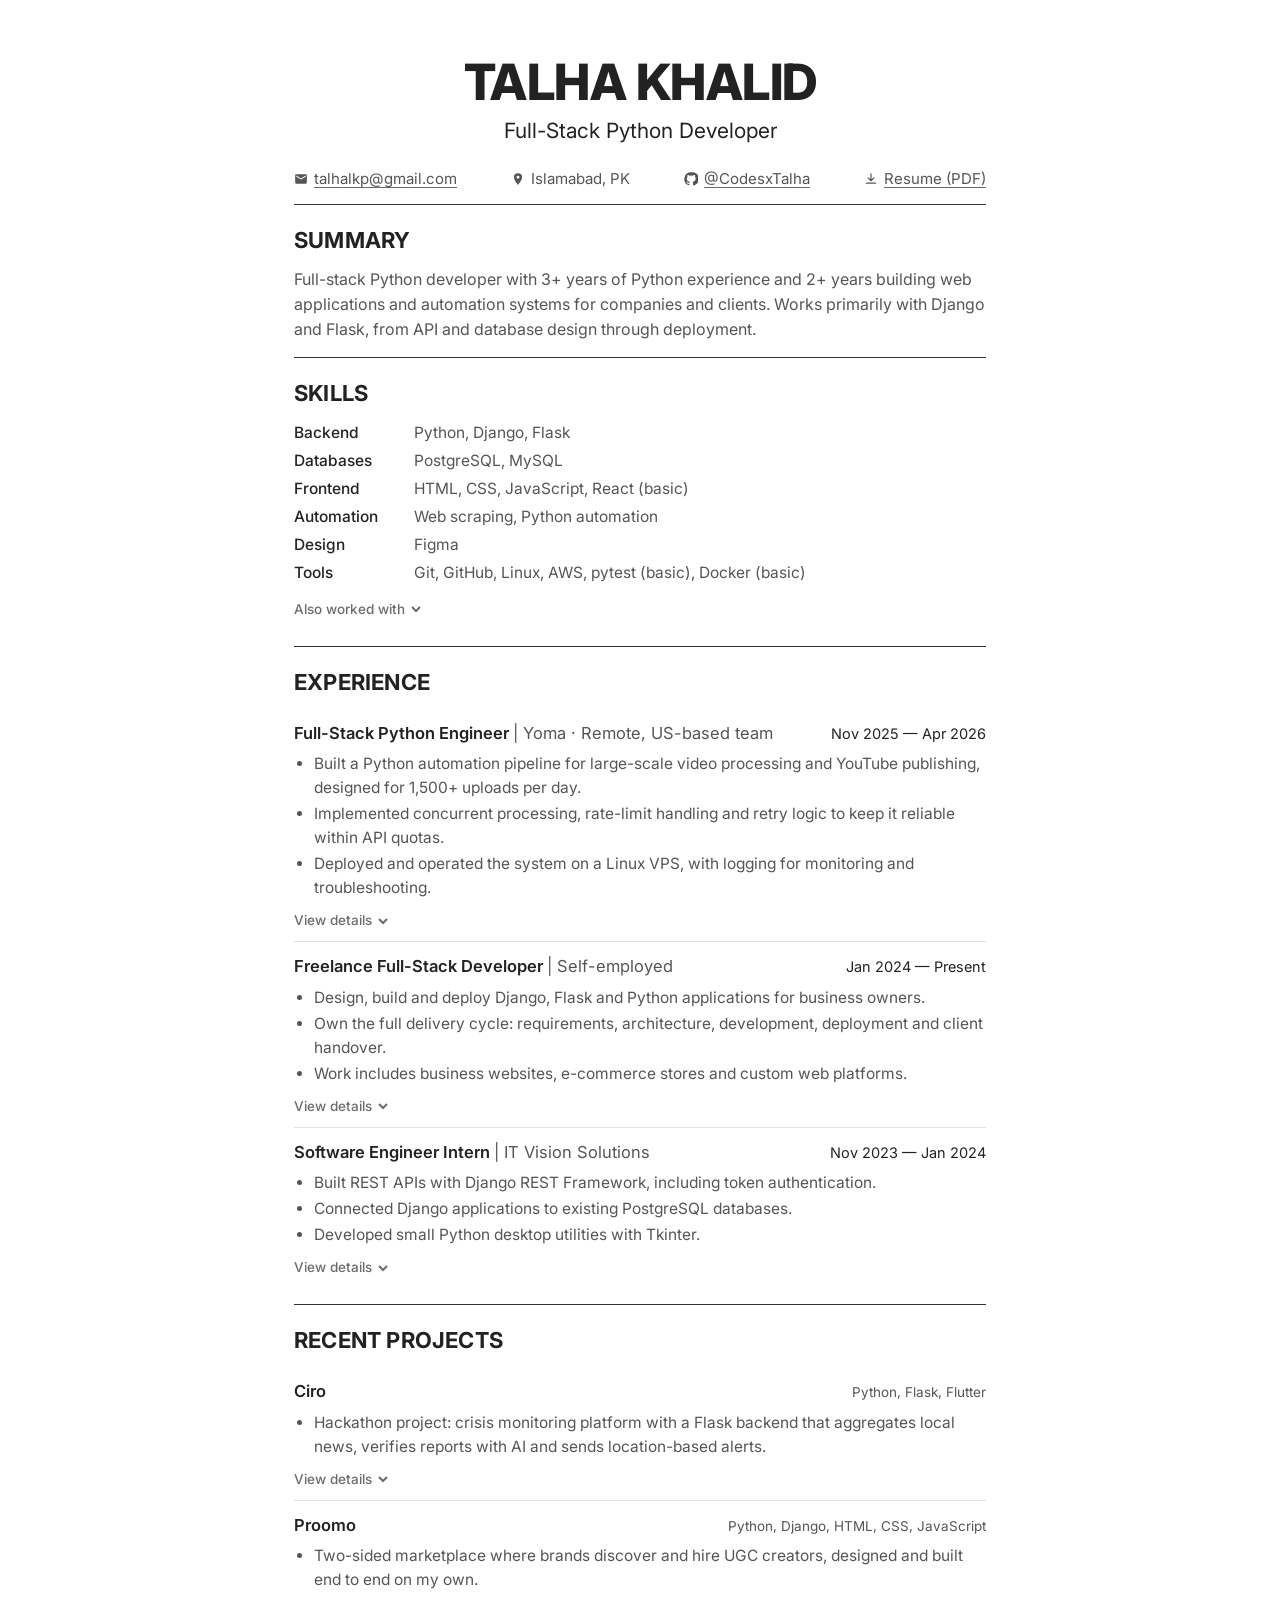
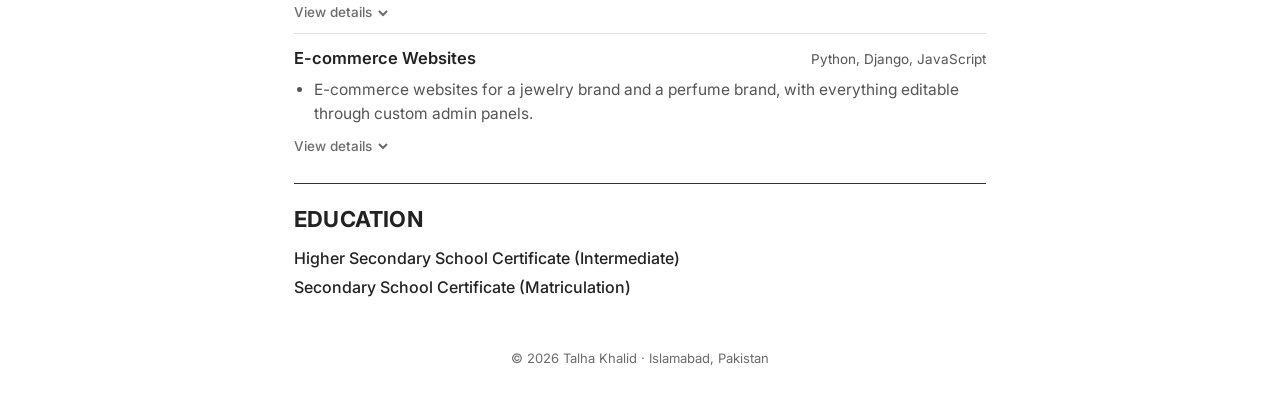
==== index.html @ bc15dfac "Simplify site to a single page, add 404 and code favicon - Inline CSS, JS and favicon into index.htm" ====
<!DOCTYPE html>
<html lang="en">
<head>
<meta charset="utf-8">
<meta name="viewport" content="width=device-width, initial-scale=1">
<title>Talha Khalid — Full-Stack Python Developer (Django, Flask) · Islamabad</title>
<meta name="description" content="Talha Khalid is a full-stack Python developer in Islamabad, Pakistan, building Django and Flask web apps, REST APIs and automation systems. Resume, experience and projects.">
<meta name="author" content="Talha Khalid">
<meta name="robots" content="index, follow, max-image-preview:large">
<link rel="canonical" href="https://codesxtalha.github.io/">
<meta name="theme-color" content="#ffffff" media="(prefers-color-scheme: light)">
<meta name="theme-color" content="#121212" media="(prefers-color-scheme: dark)">
<link rel="icon" type="image/svg+xml" href="data:image/svg+xml,%3Csvg xmlns='http://www.w3.org/2000/svg' viewBox='0 0 64 64'%3E%3Crect width='64' height='64' rx='14' fill='%231e1e1e'/%3E%3Cpath d='M22 20 10 32l12 12M42 20l12 12-12 12M36 15 28 49' fill='none' stroke='%234ade80' stroke-width='5' stroke-linecap='round' stroke-linejoin='round'/%3E%3C/svg%3E">

<!-- Open Graph / social previews -->
<meta property="og:type" content="profile">
<meta property="og:site_name" content="Talha Khalid">
<meta property="og:title" content="Talha Khalid — Full-Stack Python Developer">
<meta property="og:description" content="Django and Flask web apps, REST APIs and Python automation. Resume, experience and projects.">
<meta property="og:url" content="https://codesxtalha.github.io/">
<meta property="og:image" content="https://codesxtalha.github.io/og.jpg">
<meta property="og:image:width" content="1200">
<meta property="og:image:height" content="630">
<meta property="og:image:alt" content="Talha Khalid — Just a developer who's in love with code &amp; pixels">
<meta property="og:locale" content="en_US">
<meta property="profile:first_name" content="Talha">
<meta property="profile:last_name" content="Khalid">
<meta property="profile:username" content="CodesxTalha">
<meta name="twitter:card" content="summary_large_image">
<meta name="twitter:title" content="Talha Khalid — Full-Stack Python Developer">
<meta name="twitter:description" content="Django and Flask web apps, REST APIs and Python automation. Resume, experience and projects.">
<meta name="twitter:image" content="https://codesxtalha.github.io/og.jpg">

<link rel="preconnect" href="https://fonts.googleapis.com">
<link rel="preconnect" href="https://fonts.gstatic.com" crossorigin>
<link href="https://fonts.googleapis.com/css2?family=Inter:wght@400;500;600;700;800&display=swap" rel="stylesheet">
<style>
/* VOICE: plain, calm, professional; the same resume, just interactive.
   IDEA: a printed one-page resume whose entries unfold into case notes.
   COLOUR and TYPE: black on white (white on near-black at night), Inter, one grey for body.
   LAYOUT: single column up to 820px, rules between sections, dates right-aligned. */
:root{color-scheme:light dark;--bg:light-dark(#ffffff,#121212);--ink:light-dark(#222222,#ededed);--soft:light-dark(#555555,#b4b4b4);--mute:light-dark(#6b6b6b,#8f8f8f);--rule:light-dark(#333333,#5a5a5a);--panel:light-dark(#f6f6f6,#1c1c1c);--line:light-dark(#e3e3e3,#2c2c2c)}
:root[data-theme=light]{color-scheme:light}:root[data-theme=dark]{color-scheme:dark}
*{box-sizing:border-box;min-width:0}
body{margin:0;background:var(--bg);color:var(--ink);font:16px/1.55 "Inter",system-ui,sans-serif;overflow-x:clip}
a{color:inherit}
.skip{position:absolute;left:-9999px;top:8px;background:var(--ink);color:var(--bg);padding:8px 12px;border-radius:6px;z-index:10}
.skip:focus{left:8px}
.sr{position:absolute;width:1px;height:1px;overflow:hidden;clip-path:inset(50%);white-space:nowrap}
.page{max-width:820px;margin:0 auto;padding:clamp(28px,5vw,56px) max(5vw,18px) 48px}

/* header */
.site-head{text-align:center}
h1{margin:0;font-size:clamp(34px,7vw,50px);font-weight:800;letter-spacing:-.5px;line-height:1.05;text-transform:uppercase}
.role-title{font-size:clamp(17px,2.6vw,21px);margin:6px 0 20px}
.contact{display:flex;flex-wrap:wrap;justify-content:space-between;align-items:center;gap:8px 18px;font-size:15px;color:var(--soft);padding:0 0 12px;margin:0;list-style:none;border-bottom:1.5px solid var(--rule)}
.contact li{margin:0}
.contact span,.contact a{display:inline-flex;align-items:center;gap:6px;color:var(--soft)}
.contact a{text-decoration:underline;text-decoration-color:var(--mute);text-underline-offset:3px}
.contact a:hover{color:var(--ink)}
.contact svg{width:14px;height:14px;fill:currentColor;flex:none}

/* sections */
section{padding:18px 0 16px;border-bottom:1.5px solid var(--rule)}
section:last-of-type{border-bottom:0}
h2{margin:0 0 10px;font-size:22px;font-weight:700;letter-spacing:.2px;text-transform:uppercase}
.summary{color:var(--soft);margin:0;max-width:70ch}
.skills{display:grid;grid-template-columns:120px minmax(0,1fr);row-gap:4px;font-size:15.5px;margin:0}
.skills dt{font-weight:500}.skills dd{margin:0;color:var(--soft)}

/* expandable entries */
.item{border-top:1px solid var(--line)}
.item:first-of-type{border-top:0}
.item-head{padding:12px 0 0;cursor:pointer}
.row{display:flex;justify-content:space-between;align-items:baseline;gap:6px 16px;flex-wrap:wrap}
h3.name{margin:0;font-weight:600;font-size:16.5px}
.name .org{font-weight:400;color:var(--soft)}
.meta{font-size:14.5px;color:var(--ink);white-space:nowrap}
.tech{font-size:13.5px;color:var(--soft);white-space:nowrap}
ul{margin:6px 0 0;padding-left:20px;color:var(--soft);font-size:15.5px}
li{margin:2px 0}
.more{all:unset;box-sizing:border-box;display:inline-flex;align-items:center;gap:5px;margin:8px 0 10px;font-size:13.5px;font-weight:500;color:var(--mute);cursor:pointer}
.more:hover{color:var(--ink)}
.more:focus-visible{outline:2px solid var(--ink);outline-offset:4px;border-radius:4px}
.more svg{width:12px;height:12px;transition:transform .2s ease;fill:none;stroke:currentColor;stroke-width:2}
.item.open .more svg{transform:rotate(180deg)}
.detail{display:grid;grid-template-rows:0fr;transition:grid-template-rows .25s ease}
.item.open .detail{grid-template-rows:1fr}
.detail>div{overflow:hidden}
.panel{background:var(--panel);border-radius:8px;padding:16px 18px;margin:2px 0 14px;font-size:15px;color:var(--soft)}
.panel h4{margin:14px 0 4px;font-size:14px;font-weight:600;color:var(--ink)}
.panel h4:first-child{margin-top:0}
.panel p{margin:0 0 6px;max-width:70ch}
.panel ul{margin-top:2px;font-size:15px}
.panel strong{color:var(--ink);font-weight:600}
.tags{display:flex;flex-wrap:wrap;gap:6px;margin:6px 0 0;padding:0;list-style:none}
.tags li{font-size:13px;border:1px solid var(--line);border-radius:999px;padding:3px 10px;margin:0;color:var(--ink);background:var(--bg)}
.edu{font-weight:500;font-size:16px;margin:4px 0}
.site-foot{text-align:center;font-size:13px;color:var(--mute);margin-top:28px}
.site-foot p{margin:4px 0}

@media(prefers-reduced-motion:reduce){.detail,.more svg{transition:none}}
@media(max-width:600px){.skills{grid-template-columns:96px minmax(0,1fr)}.contact{justify-content:flex-start}.meta,.tech{white-space:normal}}

/* print: expand everything, drop the controls */
@media print{
  :root{color-scheme:light}
  .more,.skip,.site-foot{display:none}
  .detail{grid-template-rows:1fr}
  .item,.panel{break-inside:avoid}
  .panel{background:none;padding:0 0 0 12px;border-left:2px solid #ddd}
}
</style>

<script type="application/ld+json">
{
  "@context": "https://schema.org",
  "@graph": [
    {
      "@type": "ProfilePage",
      "@id": "https://codesxtalha.github.io/#page",
      "url": "https://codesxtalha.github.io/",
      "name": "Talha Khalid — Full-Stack Python Developer",
      "dateModified": "2026-11-26",
      "inLanguage": "en",
      "mainEntity": { "@id": "https://codesxtalha.github.io/#person" }
    },
    {
      "@type": "Person",
      "@id": "https://codesxtalha.github.io/#person",
      "name": "Talha Khalid",
      "alternateName": "CodesxTalha",
      "givenName": "Talha",
      "familyName": "Khalid",
      "jobTitle": "Full-Stack Python Developer",
      "description": "Full-stack Python developer building web applications and automation systems with Django and Flask.",
      "url": "https://codesxtalha.github.io/",
      "email": "mailto:talhalkp@gmail.com",
      "address": { "@type": "PostalAddress", "addressLocality": "Islamabad", "addressCountry": "PK" },
      "sameAs": ["https://github.com/CodesxTalha"],
      "knowsAbout": ["Python", "Django", "Flask", "Django REST Framework", "REST APIs", "PostgreSQL", "MySQL", "JavaScript", "HTML", "CSS", "React", "Flutter", "Web scraping", "Automation", "FFmpeg", "Linux", "AWS", "Docker", "Git", "Figma"],
      "subjectOf": {
        "@type": "DigitalDocument",
        "name": "Talha Khalid — Resume",
        "encodingFormat": "application/pdf",
        "url": "https://codesxtalha.github.io/Talha_Khalid_Resume.pdf"
      }
    }
  ]
}
</script>
</head>
<body>
<a class="skip" href="#main">Skip to content</a>
<div class="page">
  <header class="site-head">
    <h1>Talha Khalid</h1>
    <p class="role-title">Full-Stack Python Developer</p>
    <ul class="contact">
      <li><a href="mailto:talhalkp@gmail.com"><svg viewBox="0 0 24 24" aria-hidden="true"><path d="M20 4H4a2 2 0 0 0-2 2v12a2 2 0 0 0 2 2h16a2 2 0 0 0 2-2V6a2 2 0 0 0-2-2zm0 4-8 5-8-5V6l8 5 8-5z"/></svg>talhalkp@gmail.com</a></li>
      <li><span><svg viewBox="0 0 24 24" aria-hidden="true"><path d="M12 2a7 7 0 0 0-7 7c0 5.3 7 13 7 13s7-7.7 7-13a7 7 0 0 0-7-7zm0 9.5A2.5 2.5 0 1 1 12 6.5a2.5 2.5 0 0 1 0 5z"/></svg>Islamabad, PK</span></li>
      <li><a href="https://github.com/CodesxTalha" rel="me noopener" target="_blank"><svg viewBox="0 0 24 24" aria-hidden="true"><path d="M12 .5a11.5 11.5 0 0 0-3.6 22.4c.6.1.8-.3.8-.6v-2c-3.2.7-3.9-1.5-3.9-1.5-.5-1.3-1.3-1.7-1.3-1.7-1-.7.1-.7.1-.7 1.2.1 1.8 1.2 1.8 1.2 1 1.8 2.8 1.3 3.5 1 .1-.8.4-1.3.7-1.6-2.6-.3-5.3-1.3-5.3-5.7 0-1.3.5-2.3 1.2-3.1-.1-.3-.5-1.5.1-3.1 0 0 1-.3 3.3 1.2a11.4 11.4 0 0 1 6 0c2.3-1.5 3.3-1.2 3.3-1.2.6 1.6.2 2.8.1 3.1.8.8 1.2 1.9 1.2 3.1 0 4.4-2.7 5.4-5.3 5.7.4.4.8 1.1.8 2.2v3.3c0 .3.2.7.8.6A11.5 11.5 0 0 0 12 .5z"/></svg><span class="sr">GitHub </span>@CodesxTalha</a></li>
      <li><a href="Talha_Khalid_Resume.pdf" type="application/pdf" download="Talha_Khalid_Resume.pdf"><svg viewBox="0 0 24 24" aria-hidden="true"><path d="M12 3v12m0 0-5-5m5 5 5-5M4 19h16" fill="none" stroke="currentColor" stroke-width="2" stroke-linecap="round" stroke-linejoin="round"/></svg>Resume (PDF)</a></li>
    </ul>
  </header>

  <main id="main">
    <section aria-labelledby="h-summary">
      <h2 id="h-summary">Summary</h2>
      <p class="summary">Full-stack Python developer with 3+ years of Python experience and 2+ years building web applications and automation systems for companies and clients. Works primarily with Django and Flask, from API and database design through deployment.</p>
    </section>

    <section aria-labelledby="h-skills">
      <h2 id="h-skills">Skills</h2>
      <dl class="skills">
        <dt>Backend</dt><dd>Python, Django, Flask</dd>
        <dt>Databases</dt><dd>PostgreSQL, MySQL</dd>
        <dt>Frontend</dt><dd>HTML, CSS, JavaScript, React (basic)</dd>
        <dt>Automation</dt><dd>Web scraping, Python automation</dd>
        <dt>Design</dt><dd>Figma</dd>
        <dt>Tools</dt><dd>Git, GitHub, Linux, AWS, pytest (basic), Docker (basic)</dd>
      </dl>
      <div class="item" id="more-skills" style="margin-top:6px">
        <button class="more" type="button" aria-expanded="false" aria-controls="d-more-skills"><span class="lbl" data-open="Also worked with" data-close="Also worked with">Also worked with</span> <svg viewBox="0 0 12 12" aria-hidden="true"><path d="M2 4l4 4 4-4"/></svg></button>
        <div class="detail" id="d-more-skills"><div><div class="panel">
          <h4>Mobile</h4>
          <p>Cross-platform apps for Android and iOS, mainly as front ends for my own Python backends.</p>
          <ul class="tags"><li>Flutter</li><li>Dart</li><li>React Native</li></ul>
          <h4>Web scraping</h4>
          <p>Built and maintained a long-running scraper. I only scrape sources that permit it, and I respect robots.txt, site terms and blocks.</p>
          <ul class="tags"><li>Selenium</li><li>BeautifulSoup</li><li>Requests</li></ul>
          <h4>Other</h4>
          <ul class="tags"><li>Django REST Framework</li><li>Jinja templates</li><li>Chrome extensions</li><li>Tkinter</li><li>Framer</li></ul>
        </div></div></div>
      </div>
    </section>

    <section aria-labelledby="h-experience">
      <h2 id="h-experience">Experience</h2>

      <article class="item" id="yoma">
        <div class="item-head">
          <div class="row"><h3 class="name">Full-Stack Python Engineer <span class="org">| Yoma · Remote, US-based team</span></h3><div class="meta"><time datetime="2025-11">Nov 2025</time> — <time datetime="2026-04">Apr 2026</time></div></div>
          <ul>
            <li>Built a Python automation pipeline for large-scale video processing and YouTube publishing, designed for 1,500+ uploads per day.</li>
            <li>Implemented concurrent processing, rate-limit handling and retry logic to keep it reliable within API quotas.</li>
            <li>Deployed and operated the system on a Linux VPS, with logging for monitoring and troubleshooting.</li>
          </ul>
        </div>
        <button class="more" type="button" aria-expanded="false" aria-controls="d-yoma"><span class="lbl">View details</span> <svg viewBox="0 0 12 12" aria-hidden="true"><path d="M2 4l4 4 4-4"/></svg></button>
        <div class="detail" id="d-yoma"><div><div class="panel">
          <h4>The project</h4>
          <p>A content automation system for a YouTube publishing operation. The team produced videos and soundtracks with AI tools; my job was to turn that into a hands-off pipeline that assembled and published each video. I designed and built it on my own.</p>
          <h4>How it works</h4>
          <ul>
            <li>Reads each job (video, audio track, title and metadata) from spreadsheets on Google Drive through the Drive API.</li>
            <li>Merges video and audio with FFmpeg and prepares the final file.</li>
            <li>Uploads through the YouTube Data API, using multiprocessing to run about five jobs in parallel while staying inside quota limits.</li>
            <li>Queues failed uploads for automatic retry.</li>
            <li>Writes status and results back to the sheet, so the team could run everything from a spreadsheet without touching code.</li>
          </ul>
          <h4>Reliability</h4>
          <p>Detailed logging plus a per-upload history made every job traceable, so failures could be found and fixed quickly. The system ran on a Hetzner Linux VPS.</p>
          <h4>Outcome</h4>
          <p>The pipeline was built for 1,500+ uploads per day, with headroom beyond that. I also raised early that the planned content volume risked breaching YouTube's API policies, which fed into the company's decision on the project's future.</p>
          <ul class="tags"><li>Python</li><li>FFmpeg</li><li>multiprocessing</li><li>YouTube Data API</li><li>Google Drive API</li><li>Linux VPS</li></ul>
        </div></div></div>
      </article>

      <article class="item" id="freelance">
        <div class="item-head">
          <div class="row"><h3 class="name">Freelance Full-Stack Developer <span class="org">| Self-employed</span></h3><div class="meta"><time datetime="2024-01">Jan 2024</time> — Present</div></div>
          <ul>
            <li>Design, build and deploy Django, Flask and Python applications for business owners.</li>
            <li>Own the full delivery cycle: requirements, architecture, development, deployment and client handover.</li>
            <li>Work includes business websites, e-commerce stores and custom web platforms.</li>
          </ul>
        </div>
        <button class="more" type="button" aria-expanded="false" aria-controls="d-freelance"><span class="lbl">View details</span> <svg viewBox="0 0 12 12" aria-hidden="true"><path d="M2 4l4 4 4-4"/></svg></button>
        <div class="detail" id="d-freelance"><div><div class="panel">
          <h4>What I do</h4>
          <p>I work directly with business owners, both local and international, and take each project from the first conversation through design and development.</p>
          <h4>Typical work</h4>
          <ul>
            <li><strong>E-commerce websites</strong> with simple admin panels that keep everything editable.</li>
            <li><strong>Brand and business websites</strong>, from simple static sites to Django-backed sites.</li>
            <li><strong>Automation tools</strong> in Python, including scrapers, that remove repetitive manual work.</li>
          </ul>
          <h4>Delivery</h4>
          <p>Requirements, architecture, design and build, with the client involved at each step.</p>
          <ul class="tags"><li>Django</li><li>Flask</li><li>Python</li><li>JavaScript</li><li>Jinja</li></ul>
        </div></div></div>
      </article>

      <article class="item" id="intern">
        <div class="item-head">
          <div class="row"><h3 class="name">Software Engineer Intern <span class="org">| IT Vision Solutions</span></h3><div class="meta"><time datetime="2023-11">Nov 2023</time> — <time datetime="2024-01">Jan 2024</time></div></div>
          <ul>
            <li>Built REST APIs with Django REST Framework, including token authentication.</li>
            <li>Connected Django applications to existing PostgreSQL databases.</li>
            <li>Developed small Python desktop utilities with Tkinter.</li>
          </ul>
        </div>
        <button class="more" type="button" aria-expanded="false" aria-controls="d-intern"><span class="lbl">View details</span> <svg viewBox="0 0 12 12" aria-hidden="true"><path d="M2 4l4 4 4-4"/></svg></button>
        <div class="detail" id="d-intern"><div><div class="panel">
          <h4>Employee management application</h4>
          <p>Worked on an employee management application across both the frontend and the backend: REST APIs with Django REST Framework, including token-based login and employee records, and the React Native client.</p>
          <h4>Client data app</h4>
          <p>Connected a Django application to a client's existing PostgreSQL database and built the views for browsing and managing their data.</p>
          <h4>Desktop tools</h4>
          <p>Small Tkinter utilities for internal use, plus debugging and fixing issues in staging.</p>
          <ul class="tags"><li>Django REST Framework</li><li>PostgreSQL</li><li>React Native</li><li>Tkinter</li></ul>
        </div></div></div>
      </article>
    </section>

    <section aria-labelledby="h-projects">
      <h2 id="h-projects">Recent Projects</h2>

      <article class="item" id="ciro">
        <div class="item-head">
          <div class="row"><h3 class="name">Ciro</h3><div class="tech">Python, Flask, Flutter</div></div>
          <ul>
            <li>Hackathon project: crisis monitoring platform with a Flask backend that aggregates local news, verifies reports with AI and sends location-based alerts.</li>
          </ul>
        </div>
        <button class="more" type="button" aria-expanded="false" aria-controls="d-ciro"><span class="lbl">View details</span> <svg viewBox="0 0 12 12" aria-hidden="true"><path d="M2 4l4 4 4-4"/></svg></button>
        <div class="detail" id="d-ciro"><div><div class="panel">
          <h4>What it is</h4>
          <p>A hackathon project: a mobile app that keeps people informed about emergencies and serious events near them.</p>
          <h4>How it works</h4>
          <ul>
            <li>The Flask backend searches recent local news coverage on YouTube for the user's area.</li>
            <li>An AI verification step checks what it finds before anything reaches users.</li>
            <li>Verified events are sent to the Flutter app as location-based alerts.</li>
            <li>Users can report incidents themselves; reports are stored and shared with people in the same area using Google Maps location data.</li>
          </ul>
          <ul class="tags"><li>Python</li><li>Flask</li><li>REST API</li><li>Flutter</li><li>Google Maps API</li><li>AI verification</li></ul>
        </div></div></div>
      </article>

      <article class="item" id="proomo">
        <div class="item-head">
          <div class="row"><h3 class="name">Proomo</h3><div class="tech">Python, Django, HTML, CSS, JavaScript</div></div>
          <ul>
            <li>Two-sided marketplace where brands discover and hire UGC creators, designed and built end to end on my own.</li>
          </ul>
        </div>
        <button class="more" type="button" aria-expanded="false" aria-controls="d-proomo"><span class="lbl">View details</span> <svg viewBox="0 0 12 12" aria-hidden="true"><path d="M2 4l4 4 4-4"/></svg></button>
        <div class="detail" id="d-proomo"><div><div class="panel">
          <h4>What it is</h4>
          <p>A marketplace for the user-generated-content (UGC) industry. Creators publish a professional profile; brands find the right creator for a campaign and hire them directly, without going through agencies or scattered DMs.</p>
          <h4>My role</h4>
          <p>I built Proomo on my own and owned every part of it: product scope, user flows, UI design, the Django backend, the frontend and the data model.</p>
          <h4>For creators</h4>
          <ul>
            <li>Accounts and a public profile page.</li>
            <li>Rates for their content packages, shown up front.</li>
            <li>Social links and portfolio details, so brands can judge reach and style.</li>
          </ul>
          <h4>For brands</h4>
          <ul>
            <li>Browse and compare creators by their profiles, rates and social presence.</li>
            <li>Contact and hire a creator straight from their profile.</li>
          </ul>
          <h4>Engineering</h4>
          <ul>
            <li>Django application with server-rendered templates, HTML, CSS and JavaScript.</li>
            <li>Started on SQLite to move fast at the early stage, with the data model kept ready for a move to PostgreSQL as usage grows.</li>
          </ul>
          <ul class="tags"><li>Python</li><li>Django</li><li>HTML</li><li>CSS</li><li>JavaScript</li><li>Solo build</li></ul>
        </div></div></div>
      </article>

      <article class="item" id="ecommerce">
        <div class="item-head">
          <div class="row"><h3 class="name">E-commerce Websites</h3><div class="tech">Python, Django, JavaScript</div></div>
          <ul>
            <li>E-commerce websites for a jewelry brand and a perfume brand, with everything editable through custom admin panels.</li>
          </ul>
        </div>
        <button class="more" type="button" aria-expanded="false" aria-controls="d-ecommerce"><span class="lbl">View details</span> <svg viewBox="0 0 12 12" aria-hidden="true"><path d="M2 4l4 4 4-4"/></svg></button>
        <div class="detail" id="d-ecommerce"><div><div class="panel">
          <h4>What I built</h4>
          <p>Most recently I built the website for a jewelry brand, and before that I worked on a perfume brand's online store. Everything on both sites is editable through a simple admin panel, designed so non-technical people can manage it easily.</p>
          <h4>Highlights</h4>
          <ul>
            <li>Responsive storefronts with clean product catalogs, built with Django.</li>
            <li>Custom administration panels designed and built from scratch rather than Django's default admin.</li>
            <li>Every product, image and piece of content editable in a few clicks.</li>
          </ul>
          <ul class="tags"><li>Python</li><li>Django</li><li>Jinja</li><li>JavaScript</li></ul>
        </div></div></div>
      </article>
    </section>

    <section aria-labelledby="h-education">
      <h2 id="h-education">Education</h2>
      <p class="edu">Higher Secondary School Certificate (Intermediate)</p>
      <p class="edu">Secondary School Certificate (Matriculation)</p>
    </section>
  </main>

  <footer class="site-foot">
    <p>© 2026 Talha Khalid · Islamabad, Pakistan</p>
  </footer>
</div>
<script>
/* Expand / collapse resume entries. All content is in the HTML (for crawlers
   and no-JS readers); this only toggles visibility and syncs the URL hash. */
(() => {
  const items = [...document.querySelectorAll('.item')];

  const toggle = (item, open) => {
    item.classList.toggle('open', open);
    const btn = item.querySelector('.more');
    const detail = item.querySelector('.detail');
    const label = item.querySelector('.lbl');
    btn.setAttribute('aria-expanded', String(open));
    detail.inert = !open;
    if (label) label.textContent = open ? (label.dataset.close || 'Hide details') : (label.dataset.open || 'View details');
  };

  items.forEach(item => {
    toggle(item, false);
    const flip = () => {
      const open = !item.classList.contains('open');
      toggle(item, open);
      if (open && item.id) history.replaceState(null, '', '#' + item.id);
    };
    item.querySelector('.more').addEventListener('click', flip);
    // The whole heading area is a larger mouse target; the button handles keyboard.
    const head = item.querySelector('.item-head');
    if (head) head.addEventListener('click', e => {
      if (e.target.closest('a') || getSelection().toString()) return;
      flip();
    });
  });

  const openFromHash = () => {
    const el = location.hash && document.getElementById(location.hash.slice(1));
    if (el && el.classList.contains('item')) {
      toggle(el, true);
      el.scrollIntoView({ block: 'start' });
    }
  };
  openFromHash();
  addEventListener('hashchange', openFromHash);

  // Show every panel when printing.
  addEventListener('beforeprint', () => items.forEach(i => { i.querySelector('.detail').inert = false; }));
})();
</script>
</body>
</html>
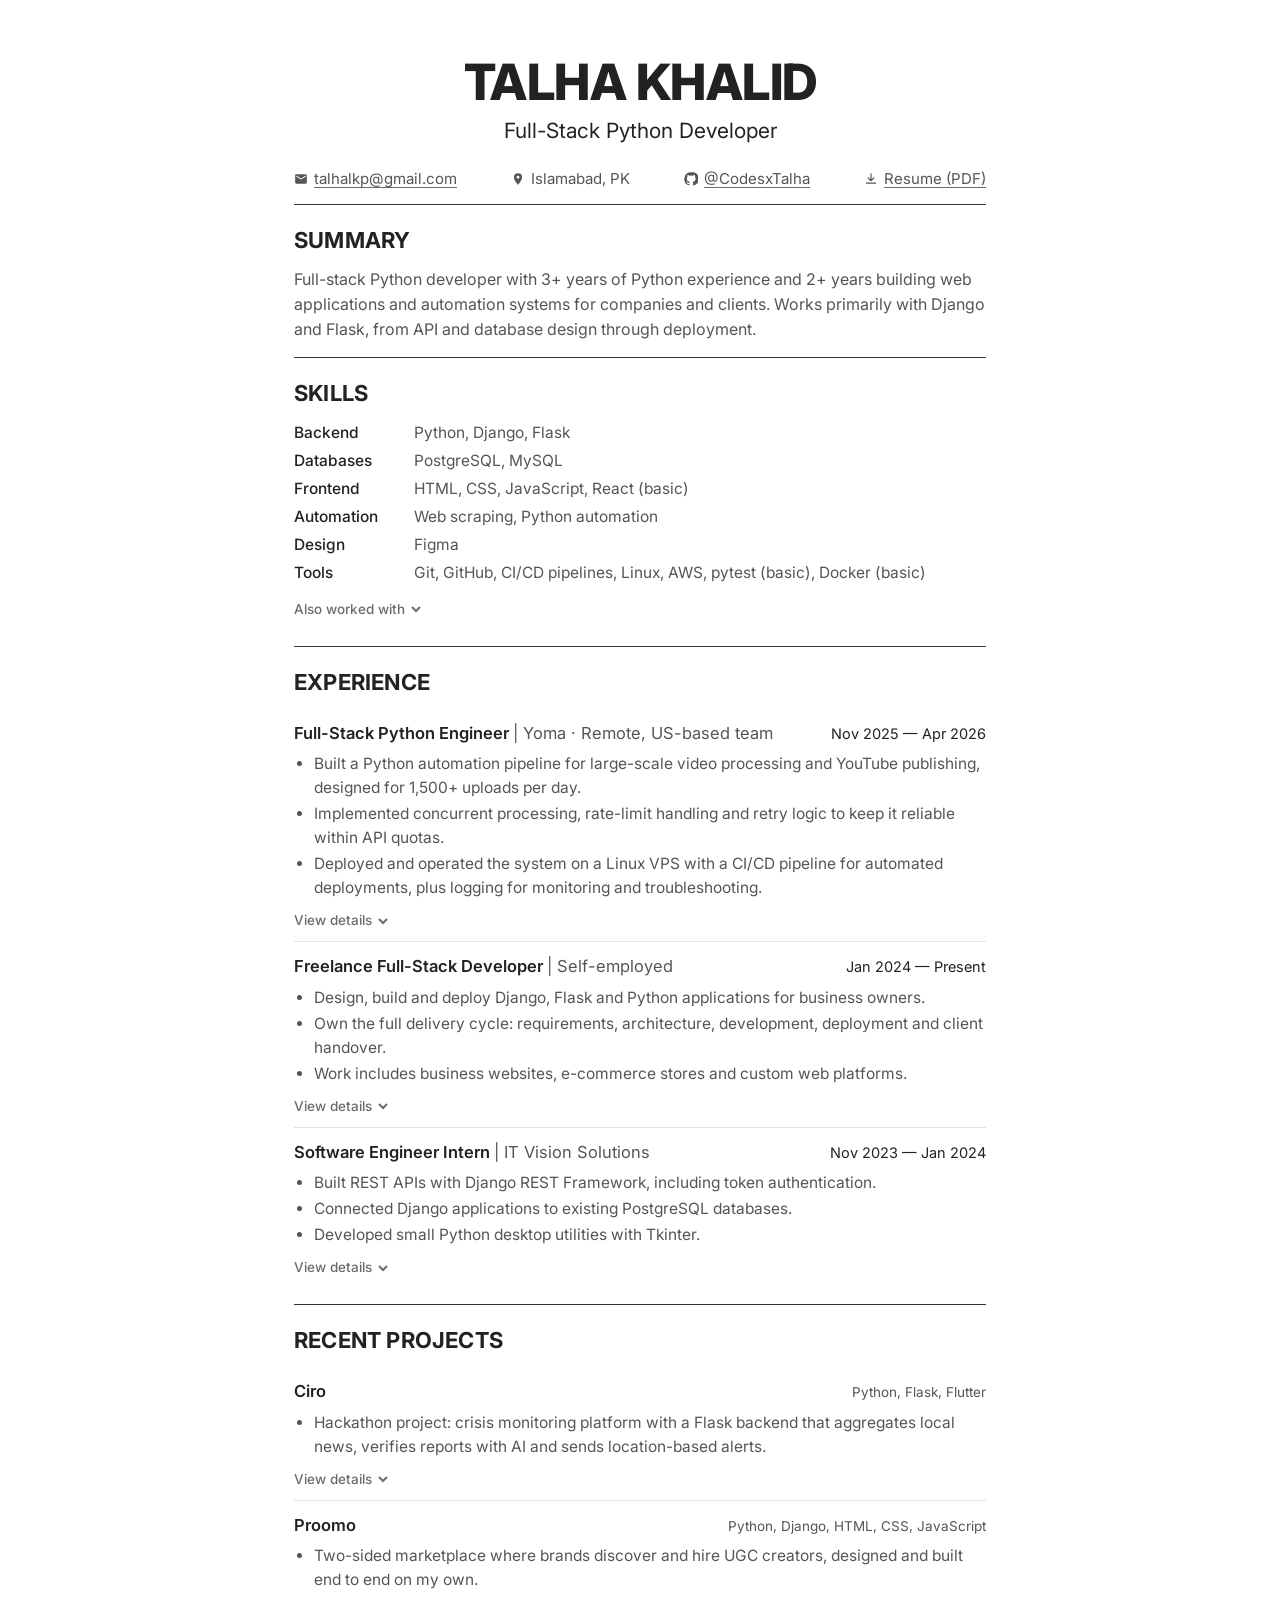
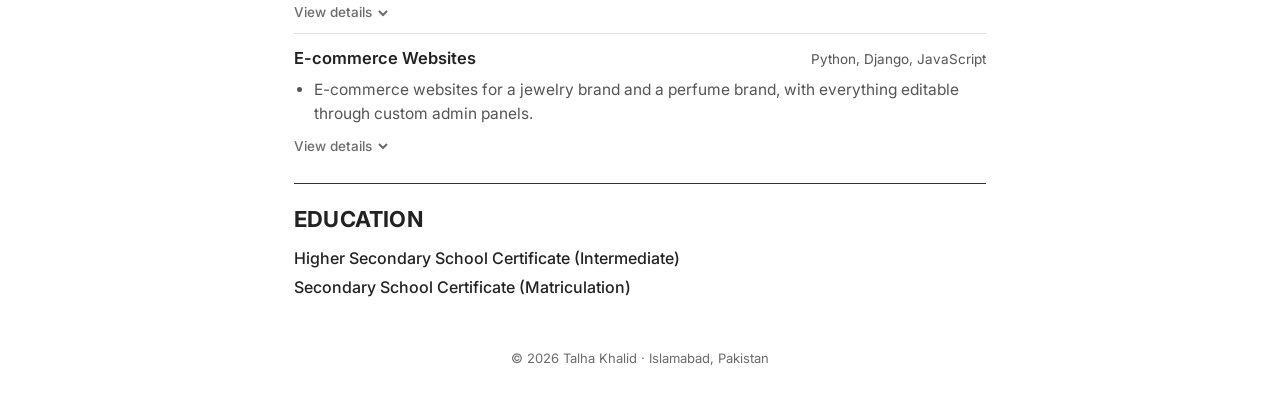
==== commit a1ea7388: "Add CI/CD to skills, Yoma and Proomo" ====
--- a/index.html
+++ b/index.html
@@ -10,7 +10,7 @@
 <link rel="canonical" href="https://codesxtalha.github.io/">
 <meta name="theme-color" content="#ffffff" media="(prefers-color-scheme: light)">
 <meta name="theme-color" content="#121212" media="(prefers-color-scheme: dark)">
-<link rel="icon" type="image/svg+xml" href="data:image/svg+xml,%3Csvg xmlns='http://www.w3.org/2000/svg' viewBox='0 0 64 64'%3E%3Crect width='64' height='64' rx='14' fill='%231e1e1e'/%3E%3Cpath d='M22 20 10 32l12 12M42 20l12 12-12 12M36 15 28 49' fill='none' stroke='%234ade80' stroke-width='5' stroke-linecap='round' stroke-linejoin='round'/%3E%3C/svg%3E">
+<link rel="icon" type="image/svg+xml" href="data:image/svg+xml,%3Csvg xmlns='http://www.w3.org/2000/svg' viewBox='0 0 64 64'%3E%3Crect width='64' height='64' rx='14' fill='%23222222'/%3E%3Cpath d='M22 20 10 32l12 12M42 20l12 12-12 12M36 15 28 49' fill='none' stroke='%23ededed' stroke-width='5' stroke-linecap='round' stroke-linejoin='round'/%3E%3C/svg%3E">
 
 <!-- Open Graph / social previews -->
 <meta property="og:type" content="profile">
@@ -138,7 +138,7 @@
       "email": "mailto:talhalkp@gmail.com",
       "address": { "@type": "PostalAddress", "addressLocality": "Islamabad", "addressCountry": "PK" },
       "sameAs": ["https://github.com/CodesxTalha"],
-      "knowsAbout": ["Python", "Django", "Flask", "Django REST Framework", "REST APIs", "PostgreSQL", "MySQL", "JavaScript", "HTML", "CSS", "React", "Flutter", "Web scraping", "Automation", "FFmpeg", "Linux", "AWS", "Docker", "Git", "Figma"],
+      "knowsAbout": ["Python", "Django", "Flask", "Django REST Framework", "REST APIs", "PostgreSQL", "MySQL", "JavaScript", "HTML", "CSS", "React", "Flutter", "Web scraping", "Automation", "FFmpeg", "Linux", "AWS", "Docker", "Git", "CI/CD", "Figma"],
       "subjectOf": {
         "@type": "DigitalDocument",
         "name": "Talha Khalid — Resume",
@@ -178,7 +178,7 @@
         <dt>Frontend</dt><dd>HTML, CSS, JavaScript, React (basic)</dd>
         <dt>Automation</dt><dd>Web scraping, Python automation</dd>
         <dt>Design</dt><dd>Figma</dd>
-        <dt>Tools</dt><dd>Git, GitHub, Linux, AWS, pytest (basic), Docker (basic)</dd>
+        <dt>Tools</dt><dd>Git, GitHub, CI/CD pipelines, Linux, AWS, pytest (basic), Docker (basic)</dd>
       </dl>
       <div class="item" id="more-skills" style="margin-top:6px">
         <button class="more" type="button" aria-expanded="false" aria-controls="d-more-skills"><span class="lbl" data-open="Also worked with" data-close="Also worked with">Also worked with</span> <svg viewBox="0 0 12 12" aria-hidden="true"><path d="M2 4l4 4 4-4"/></svg></button>
@@ -204,7 +204,7 @@
           <ul>
             <li>Built a Python automation pipeline for large-scale video processing and YouTube publishing, designed for 1,500+ uploads per day.</li>
             <li>Implemented concurrent processing, rate-limit handling and retry logic to keep it reliable within API quotas.</li>
-            <li>Deployed and operated the system on a Linux VPS, with logging for monitoring and troubleshooting.</li>
+            <li>Deployed and operated the system on a Linux VPS with a CI/CD pipeline for automated deployments, plus logging for monitoring and troubleshooting.</li>
           </ul>
         </div>
         <button class="more" type="button" aria-expanded="false" aria-controls="d-yoma"><span class="lbl">View details</span> <svg viewBox="0 0 12 12" aria-hidden="true"><path d="M2 4l4 4 4-4"/></svg></button>
@@ -220,10 +220,10 @@
             <li>Writes status and results back to the sheet, so the team could run everything from a spreadsheet without touching code.</li>
           </ul>
           <h4>Reliability</h4>
-          <p>Detailed logging plus a per-upload history made every job traceable, so failures could be found and fixed quickly. The system ran on a Hetzner Linux VPS.</p>
+          <p>Detailed logging plus a per-upload history made every job traceable, so failures could be found and fixed quickly. The system ran on a Hetzner Linux VPS, and I set up a CI/CD pipeline so updates deployed automatically.</p>
           <h4>Outcome</h4>
           <p>The pipeline was built for 1,500+ uploads per day, with headroom beyond that. I also raised early that the planned content volume risked breaching YouTube's API policies, which fed into the company's decision on the project's future.</p>
-          <ul class="tags"><li>Python</li><li>FFmpeg</li><li>multiprocessing</li><li>YouTube Data API</li><li>Google Drive API</li><li>Linux VPS</li></ul>
+          <ul class="tags"><li>Python</li><li>FFmpeg</li><li>multiprocessing</li><li>YouTube Data API</li><li>Google Drive API</li><li>Linux VPS</li><li>CI/CD</li></ul>
         </div></div></div>
       </article>
 
@@ -327,8 +327,9 @@
           <ul>
             <li>Django application with server-rendered templates, HTML, CSS and JavaScript.</li>
             <li>Started on SQLite to move fast at the early stage, with the data model kept ready for a move to PostgreSQL as usage grows.</li>
-          </ul>
-          <ul class="tags"><li>Python</li><li>Django</li><li>HTML</li><li>CSS</li><li>JavaScript</li><li>Solo build</li></ul>
+            <li>Set up a CI/CD pipeline so changes deploy automatically.</li>
+          </ul>
+          <ul class="tags"><li>Python</li><li>Django</li><li>HTML</li><li>CSS</li><li>JavaScript</li><li>CI/CD</li><li>Solo build</li></ul>
         </div></div></div>
       </article>
 
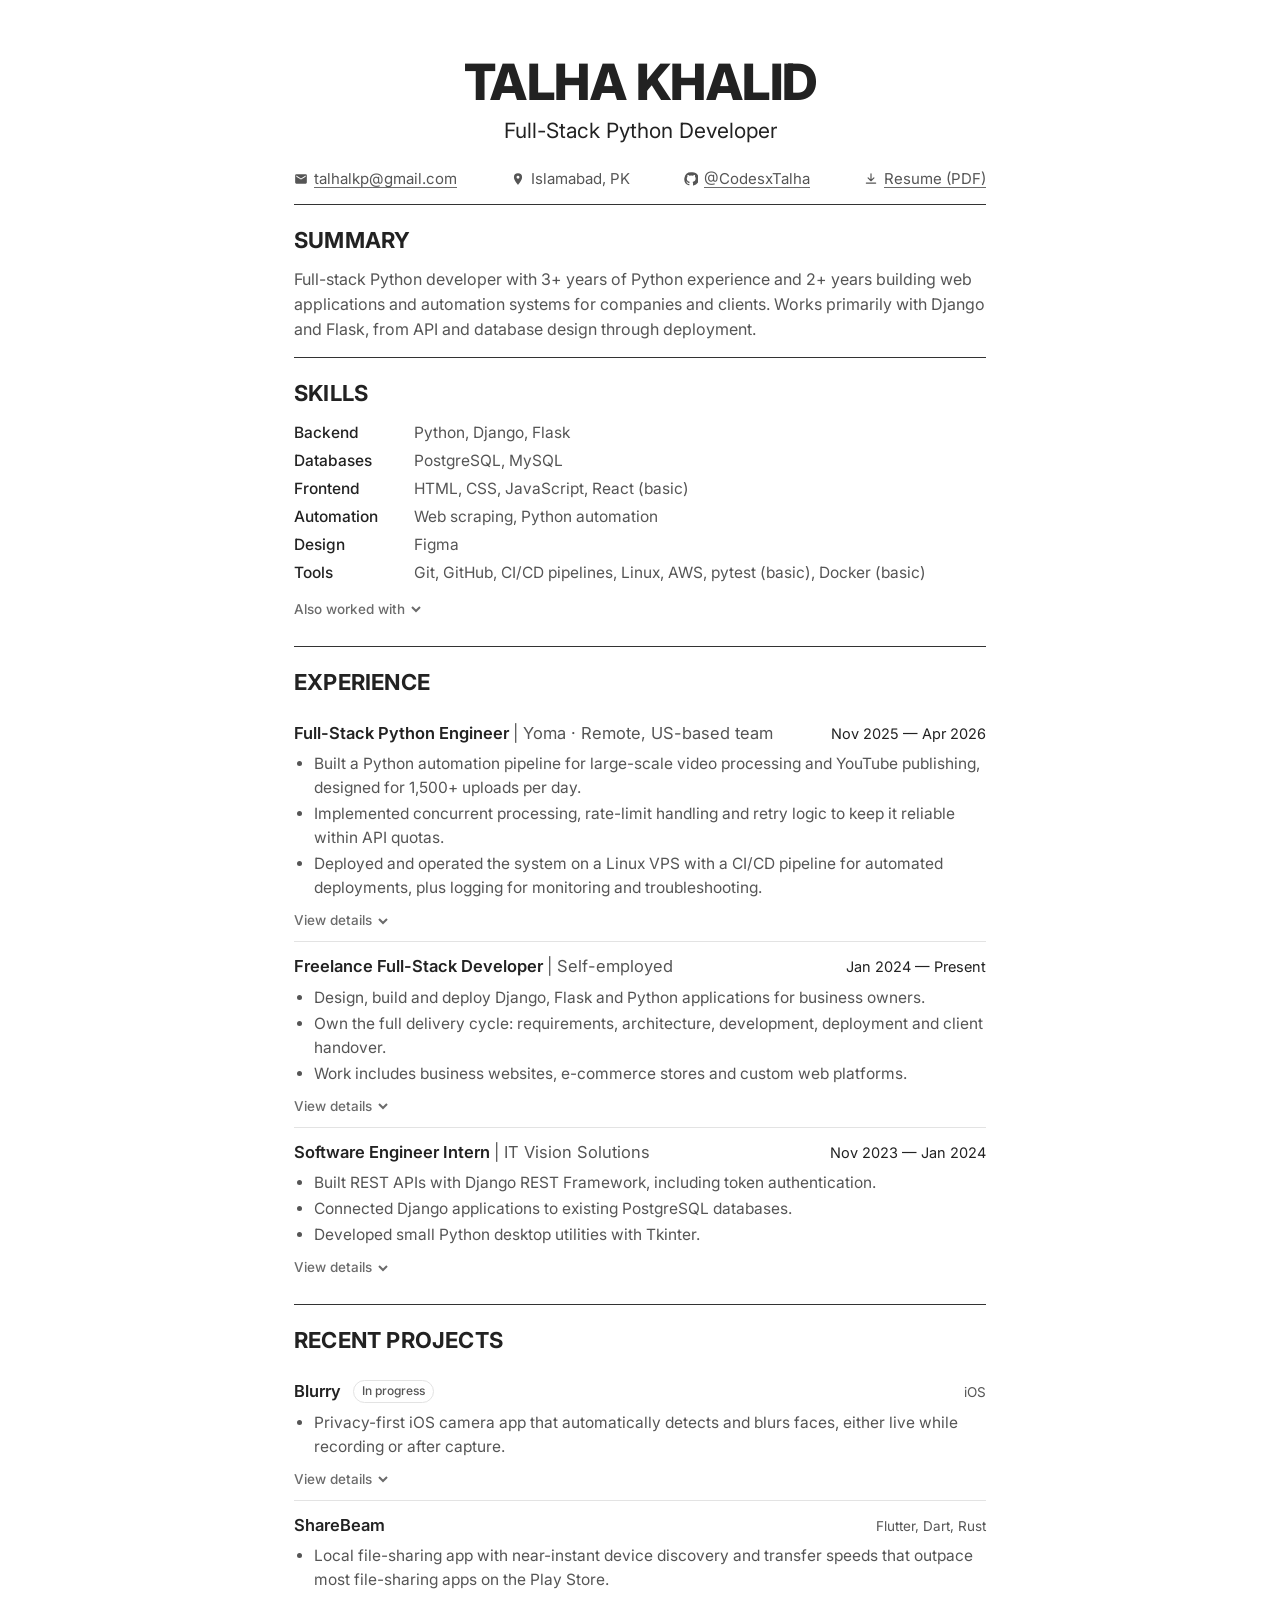
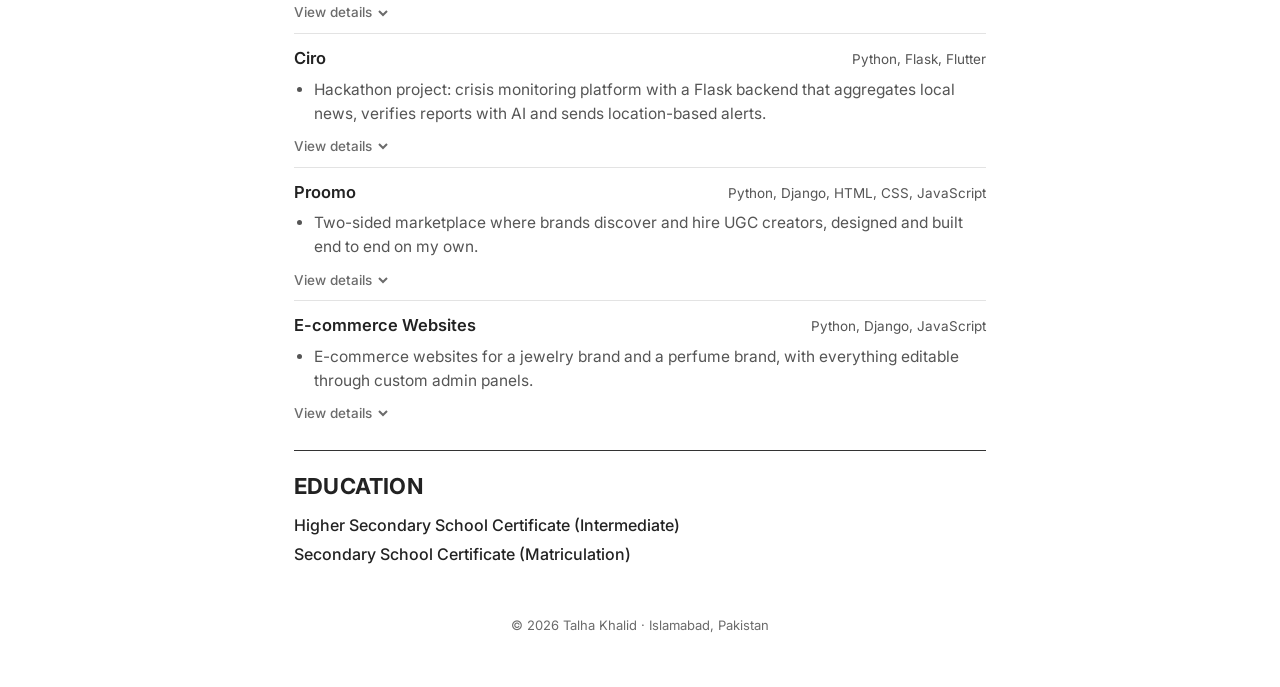
==== commit b58f4586: "Add Blurry and ShareBeam projects with project media - New projects: Blurry (iOS face-blur app, in p" ====
--- a/index.html
+++ b/index.html
@@ -94,13 +94,21 @@
 .panel ul{margin-top:2px;font-size:15px}
 .panel strong{color:var(--ink);font-weight:600}
 .tags{display:flex;flex-wrap:wrap;gap:6px;margin:6px 0 0;padding:0;list-style:none}
+.shot{margin:0 0 14px}
+.shot img,.shot video{display:block;width:100%;height:auto;border-radius:8px;background:#2a2a2a}
+.shot figcaption{margin-top:6px;font-size:12.5px;color:var(--mute)}
+.split{display:grid;grid-template-columns:200px minmax(0,1fr);gap:20px;align-items:start}
+.phone{margin:0}
+.phone video{display:block;width:100%;height:auto;border-radius:14px;background:#000}
+.phone figcaption{margin-top:6px;font-size:12.5px;color:var(--mute);text-align:center}
+.badge{display:inline-block;margin-left:8px;padding:1px 8px;border:1px solid var(--line);border-radius:999px;font-size:12px;font-weight:500;color:var(--soft);vertical-align:2px}
 .tags li{font-size:13px;border:1px solid var(--line);border-radius:999px;padding:3px 10px;margin:0;color:var(--ink);background:var(--bg)}
 .edu{font-weight:500;font-size:16px;margin:4px 0}
 .site-foot{text-align:center;font-size:13px;color:var(--mute);margin-top:28px}
 .site-foot p{margin:4px 0}
 
 @media(prefers-reduced-motion:reduce){.detail,.more svg{transition:none}}
-@media(max-width:600px){.skills{grid-template-columns:96px minmax(0,1fr)}.contact{justify-content:flex-start}.meta,.tech{white-space:normal}}
+@media(max-width:600px){.split{grid-template-columns:1fr}.phone{width:min(220px,70%);margin:0 auto}.skills{grid-template-columns:96px minmax(0,1fr)}.contact{justify-content:flex-start}.meta,.tech{white-space:normal}}
 
 /* print: expand everything, drop the controls */
 @media print{
@@ -277,6 +285,63 @@
     <section aria-labelledby="h-projects">
       <h2 id="h-projects">Recent Projects</h2>
 
+      <article class="item" id="blurry">
+        <div class="item-head">
+          <div class="row"><h3 class="name">Blurry <span class="badge">In progress</span></h3><div class="tech">iOS</div></div>
+          <ul>
+            <li>Privacy-first iOS camera app that automatically detects and blurs faces, either live while recording or after capture.</li>
+          </ul>
+        </div>
+        <button class="more" type="button" aria-expanded="false" aria-controls="d-blurry"><span class="lbl">View details</span> <svg viewBox="0 0 12 12" aria-hidden="true"><path d="M2 4l4 4 4-4"/></svg></button>
+        <div class="detail" id="d-blurry"><div><div class="panel">
+          <div class="split">
+            <figure class="phone">
+              <video muted loop playsinline preload="none" data-autoplay poster="media/blurry-poster.webp" width="592" height="1280" aria-label="Blurry app demo: faces blurred live in the camera, then edited and exported">
+                <source src="media/blurry.webm" type="video/webm">
+                <source src="media/blurry.mp4" type="video/mp4">
+              </video>
+              <figcaption>Screen recording from the app</figcaption>
+            </figure>
+            <div>
+              <h4>What it is</h4>
+              <p>An iOS app for capturing photos and videos without exposing the people in them. It finds faces automatically and hides them, so footage can be shared without putting anyone's identity on display.</p>
+              <h4>Two ways to blur</h4>
+              <ul>
+                <li><strong>Live blur:</strong> faces are blurred in real time, right in the camera, while you record.</li>
+                <li><strong>Capture, then blur:</strong> record normally and apply the blur afterwards, a lighter option than live blurring.</li>
+              </ul>
+              <h4>Editing</h4>
+              <p>Pick pixelate, blur or a solid fill, tune block size, coverage and edge softness, compare the result with a before/after slider, then export.</p>
+              <ul class="tags"><li>iOS</li><li>Face detection</li><li>Real-time video</li><li>Privacy</li></ul>
+            </div>
+          </div>
+        </div></div></div>
+      </article>
+
+      <article class="item" id="sharebeam">
+        <div class="item-head">
+          <div class="row"><h3 class="name">ShareBeam</h3><div class="tech">Flutter, Dart, Rust</div></div>
+          <ul>
+            <li>Local file-sharing app with near-instant device discovery and transfer speeds that outpace most file-sharing apps on the Play Store.</li>
+          </ul>
+        </div>
+        <button class="more" type="button" aria-expanded="false" aria-controls="d-sharebeam"><span class="lbl">View details</span> <svg viewBox="0 0 12 12" aria-hidden="true"><path d="M2 4l4 4 4-4"/></svg></button>
+        <div class="detail" id="d-sharebeam"><div><div class="panel">
+          <figure class="shot"><img src="media/sharebeam.webp" width="1400" height="1000" loading="lazy" decoding="async" alt="ShareBeam app screens: chat-style file feed, connected participants, and automatic download settings"></figure>
+          <h4>What it is</h4>
+          <p>A cross-platform app for sending files and messages between devices on the same local network, from phone to laptop and back.</p>
+          <h4>Why it's fast</h4>
+          <p>Instead of relying on an off-the-shelf sharing library, I designed the discovery and transfer logic myself, combining several technologies. Devices find each other almost instantly, and files move noticeably faster than with most popular file-sharing apps.</p>
+          <h4>Features</h4>
+          <ul>
+            <li>Chat-style feed for sending messages and files in one place.</li>
+            <li>Host and participant sessions, with every connected device listed.</li>
+            <li>Automatic downloads by media type, with a maximum file size and a custom download folder.</li>
+          </ul>
+          <ul class="tags"><li>Flutter</li><li>Dart</li><li>Rust</li><li>Custom networking</li><li>Cross-platform</li></ul>
+        </div></div></div>
+      </article>
+
       <article class="item" id="ciro">
         <div class="item-head">
           <div class="row"><h3 class="name">Ciro</h3><div class="tech">Python, Flask, Flutter</div></div>
@@ -286,6 +351,7 @@
         </div>
         <button class="more" type="button" aria-expanded="false" aria-controls="d-ciro"><span class="lbl">View details</span> <svg viewBox="0 0 12 12" aria-hidden="true"><path d="M2 4l4 4 4-4"/></svg></button>
         <div class="detail" id="d-ciro"><div><div class="panel">
+          <figure class="shot"><img src="media/ciro.webp" width="700" height="500" loading="lazy" decoding="async" alt="Ciro app screens: community incident feed, incident report form, and local weather map"></figure>
           <h4>What it is</h4>
           <p>A hackathon project: a mobile app that keeps people informed about emergencies and serious events near them.</p>
           <h4>How it works</h4>
@@ -308,6 +374,13 @@
         </div>
         <button class="more" type="button" aria-expanded="false" aria-controls="d-proomo"><span class="lbl">View details</span> <svg viewBox="0 0 12 12" aria-hidden="true"><path d="M2 4l4 4 4-4"/></svg></button>
         <div class="detail" id="d-proomo"><div><div class="panel">
+          <figure class="shot">
+            <video controls playsinline preload="none" poster="media/proomo-poster.webp" width="540" height="360" aria-label="Proomo intro video">
+              <source src="media/proomo-intro.webm" type="video/webm">
+              <source src="media/proomo-intro.mp4" type="video/mp4">
+            </video>
+            <figcaption>Proomo intro video</figcaption>
+          </figure>
           <h4>What it is</h4>
           <p>A marketplace for the user-generated-content (UGC) industry. Creators publish a professional profile; brands find the right creator for a campaign and hire them directly, without going through agencies or scattered DMs.</p>
           <h4>My role</h4>
@@ -342,6 +415,14 @@
         </div>
         <button class="more" type="button" aria-expanded="false" aria-controls="d-ecommerce"><span class="lbl">View details</span> <svg viewBox="0 0 12 12" aria-hidden="true"><path d="M2 4l4 4 4-4"/></svg></button>
         <div class="detail" id="d-ecommerce"><div><div class="panel">
+          <h4>Demo of a recent project</h4>
+          <figure class="shot">
+            <video muted loop playsinline preload="none" data-autoplay poster="media/ecommerce-poster.webp" width="1898" height="1080" aria-label="Scroll-through of a jewelry brand website: hero, collections, product grid and care section">
+              <source src="media/ecommerce-demo.webm" type="video/webm">
+              <source src="media/ecommerce-demo.mp4" type="video/mp4">
+            </video>
+            <figcaption>Jewelry brand website, built with Django</figcaption>
+          </figure>
           <h4>What I built</h4>
           <p>Most recently I built the website for a jewelry brand, and before that I worked on a perfume brand's online store. Everything on both sites is editable through a simple admin panel, designed so non-technical people can manage it easily.</p>
           <h4>Highlights</h4>
@@ -371,6 +452,9 @@
    and no-JS readers); this only toggles visibility and syncs the URL hash. */
 (() => {
   const items = [...document.querySelectorAll('.item')];
+  const reduceMotion = matchMedia('(prefers-reduced-motion: reduce)').matches;
+  // No autoplay for reduced-motion users; give the demos normal controls instead.
+  if (reduceMotion) document.querySelectorAll('video[data-autoplay]').forEach(v => { v.controls = true; });
 
   const toggle = (item, open) => {
     item.classList.toggle('open', open);
@@ -379,6 +463,10 @@
     const label = item.querySelector('.lbl');
     btn.setAttribute('aria-expanded', String(open));
     detail.inert = !open;
+    detail.querySelectorAll('video').forEach(v => {
+      if (!open) v.pause();
+      else if (v.hasAttribute('data-autoplay') && !reduceMotion) v.play().catch(() => {});
+    });
     if (label) label.textContent = open ? (label.dataset.close || 'Hide details') : (label.dataset.open || 'View details');
   };
 
